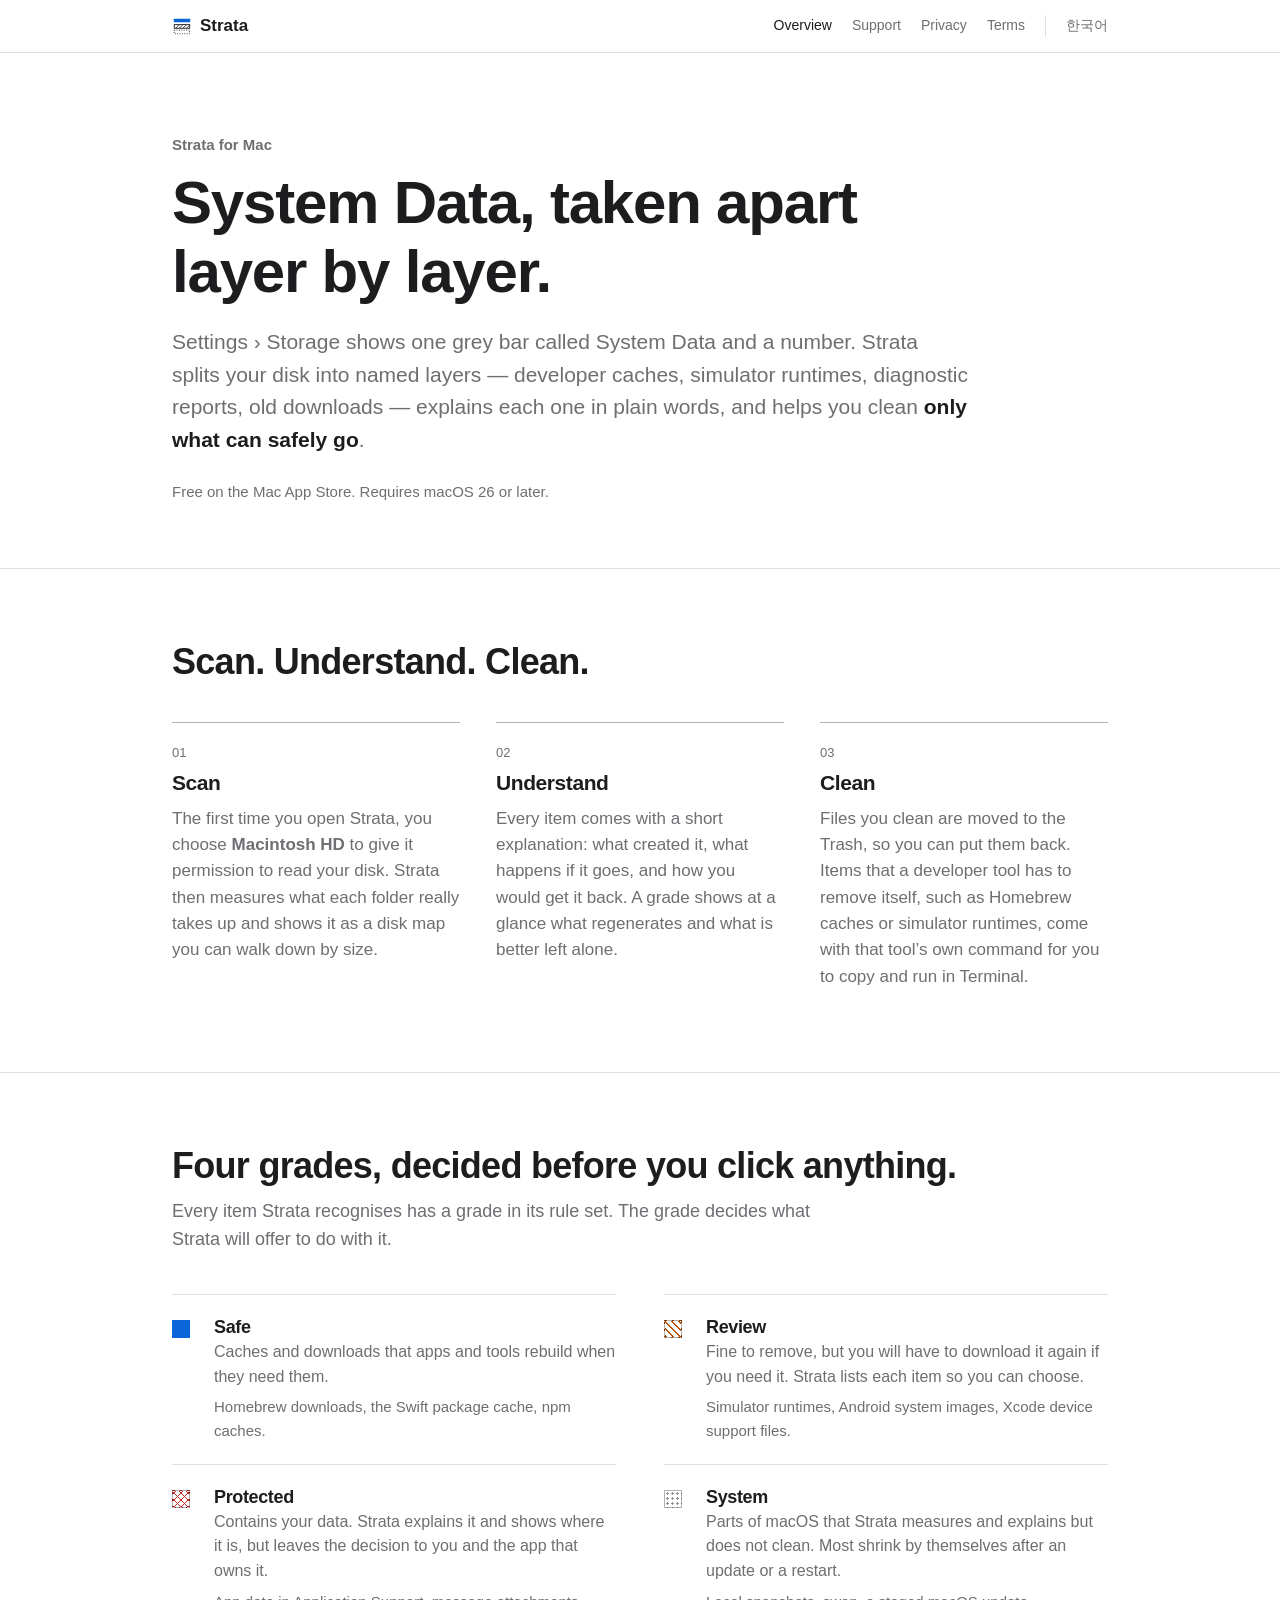
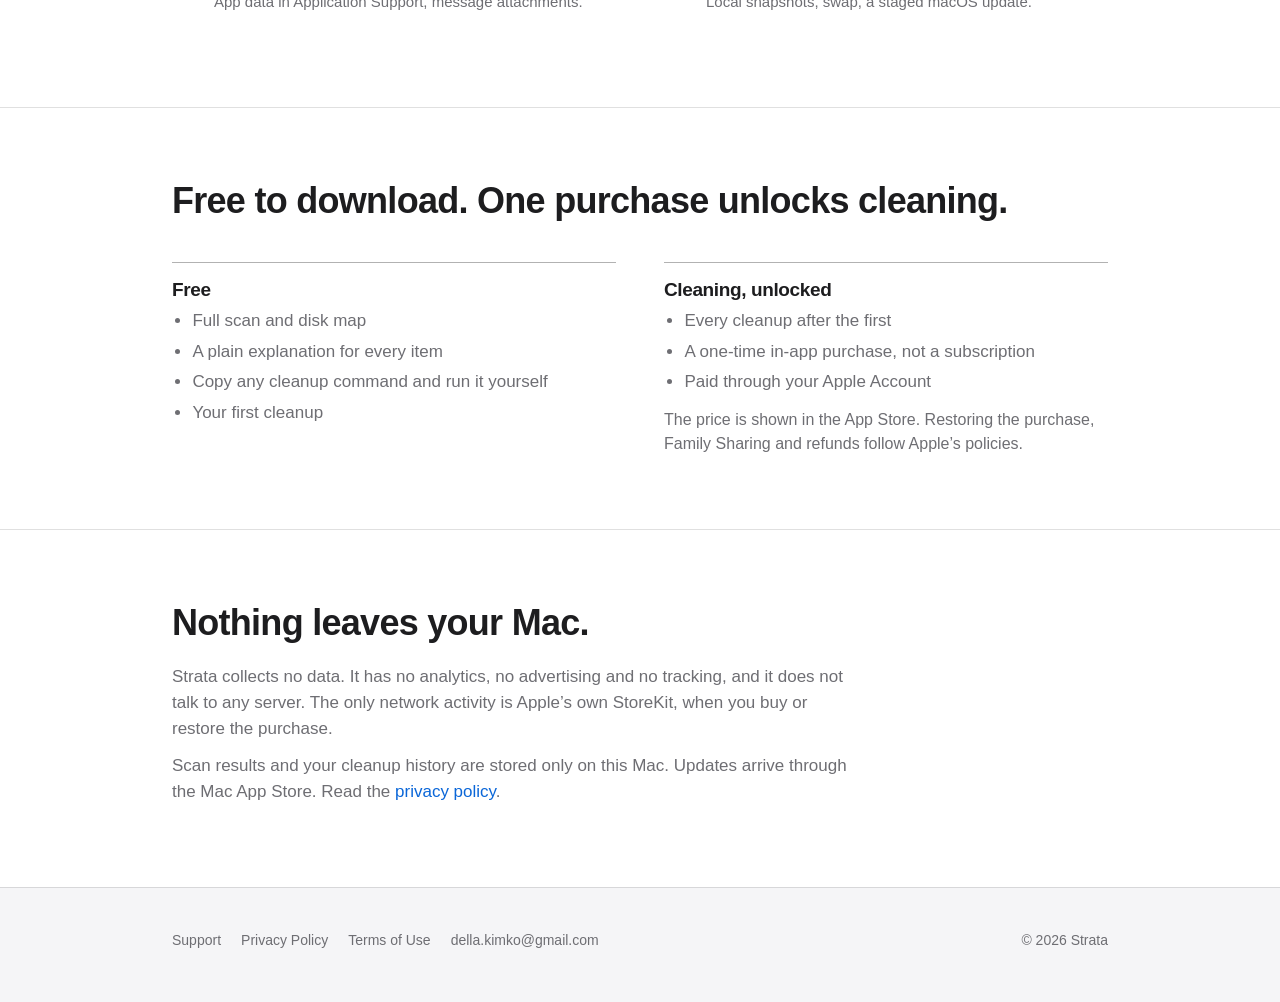
==== index.html @ fab6dc4f "Strata App Store 소개·개인정보·지원·약관 페이지" ====
<!DOCTYPE html>
<html lang="en">
<head>
<meta charset="utf-8">
<meta name="viewport" content="width=device-width, initial-scale=1">
<title>Strata — System Data, layer by layer</title>
<meta name="description" content="Strata explains the System Data on your Mac layer by layer and helps you clean only what is safe.">
<meta name="color-scheme" content="light dark">
<link rel="canonical" href="https://bbdyno.github.io/Strata-Site/">
<link rel="alternate" hreflang="en" href="https://bbdyno.github.io/Strata-Site/">
<link rel="alternate" hreflang="ko" href="https://bbdyno.github.io/Strata-Site/ko/">
<link rel="icon" href="assets/icon.svg" type="image/svg+xml">
<link rel="stylesheet" href="assets/site.css">
</head>
<body>
<a class="skip" href="#main">Skip to content</a>
<header class="site-header">
<div class="wrap">
<a class="brand" href="index.html" aria-label="Strata home"><svg viewBox="0 0 22 22" aria-hidden="true" focusable="false"><rect x="2" y="3" width="18" height="4" rx="0.5" fill="var(--g-safe)"/><rect x="2.5" y="9.5" width="17" height="4" fill="none" stroke="currentColor" stroke-width="1"/><path d="M4 13.5l4-4M8 13.5l4-4M12 13.5l4-4M16 13.5l3.5-3.5" stroke="currentColor" stroke-width="0.9"/><rect x="2.5" y="15.5" width="17" height="4" fill="none" stroke="currentColor" stroke-width="1" stroke-dasharray="1 1.6"/></svg><span>Strata</span></a>
<nav class="nav" aria-label="Main"><a class="nav-home" href="index.html" aria-current="page">Overview</a><a href="support.html">Support</a><a href="privacy.html">Privacy</a><a href="terms.html">Terms</a></nav>
<a class="lang-link" href="ko/index.html" hreflang="ko" lang="ko" aria-label="한국어로 보기">한국어</a>
</div>
</header>
<main id="main">
<section class="hero">
<div class="wrap">
<p class="eyebrow">Strata for Mac</p>
<h1>System Data, taken apart layer by layer.</h1>
<p class="lede">Settings&nbsp;&rsaquo; Storage shows one grey bar called System Data and a number. Strata splits your disk into named layers &mdash; developer caches, simulator runtimes, diagnostic reports, old downloads &mdash; explains each one in plain words, and helps you clean <strong>only what can safely go</strong>.</p>
<p class="meta">Free on the Mac App Store. Requires macOS 26 or later.</p>
</div>
</section>

<section aria-labelledby="how-h">
<div class="wrap">
<h2 class="section-title" id="how-h">Scan. Understand. Clean.</h2>
<ol class="steps">
<li>
<span class="n">01</span>
<h3>Scan</h3>
<p>The first time you open Strata, you choose <strong>Macintosh HD</strong> to give it permission to read your disk. Strata then measures what each folder really takes up and shows it as a disk map you can walk down by size.</p>
</li>
<li>
<span class="n">02</span>
<h3>Understand</h3>
<p>Every item comes with a short explanation: what created it, what happens if it goes, and how you would get it back. A grade shows at a glance what regenerates and what is better left alone.</p>
</li>
<li>
<span class="n">03</span>
<h3>Clean</h3>
<p>Files you clean are moved to the Trash, so you can put them back. Items that a developer tool has to remove itself, such as Homebrew caches or simulator runtimes, come with that tool&rsquo;s own command for you to copy and run in Terminal.</p>
</li>
</ol>
</div>
</section>

<section aria-labelledby="grades-h">
<div class="wrap">
<h2 class="section-title" id="grades-h">Four grades, decided before you click anything.</h2>
<p class="section-intro">Every item Strata recognises has a grade in its rule set. The grade decides what Strata will offer to do with it.</p>
<div class="grades">
<div class="grade"><span class="sw sw-safe" aria-hidden="true"></span><div><h3>Safe</h3><p>Caches and downloads that apps and tools rebuild when they need them.</p><p class="ex">Homebrew downloads, the Swift package cache, npm caches.</p></div></div>
<div class="grade"><span class="sw sw-review" aria-hidden="true"></span><div><h3>Review</h3><p>Fine to remove, but you will have to download it again if you need it. Strata lists each item so you can choose.</p><p class="ex">Simulator runtimes, Android system images, Xcode device support files.</p></div></div>
<div class="grade"><span class="sw sw-protected" aria-hidden="true"></span><div><h3>Protected</h3><p>Contains your data. Strata explains it and shows where it is, but leaves the decision to you and the app that owns it.</p><p class="ex">App data in Application Support, message attachments.</p></div></div>
<div class="grade"><span class="sw sw-system" aria-hidden="true"></span><div><h3>System</h3><p>Parts of macOS that Strata measures and explains but does not clean. Most shrink by themselves after an update or a restart.</p><p class="ex">Local snapshots, swap, a staged macOS update.</p></div></div>
</div>
</div>
</section>

<section aria-labelledby="price-h">
<div class="wrap">
<h2 class="section-title" id="price-h">Free to download. One purchase unlocks cleaning.</h2>
<div class="cols">
<div class="col">
<h3>Free</h3>
<ul>
<li>Full scan and disk map</li>
<li>A plain explanation for every item</li>
<li>Copy any cleanup command and run it yourself</li>
<li>Your first cleanup</li>
</ul>
</div>
<div class="col">
<h3>Cleaning, unlocked</h3>
<ul>
<li>Every cleanup after the first</li>
<li>A one-time in-app purchase, not a subscription</li>
<li>Paid through your Apple Account</li>
</ul>
<p>The price is shown in the App Store. Restoring the purchase, Family Sharing and refunds follow Apple&rsquo;s policies.</p>
</div>
</div>
</div>
</section>

<section aria-labelledby="privacy-h">
<div class="wrap">
<h2 class="section-title" id="privacy-h">Nothing leaves your Mac.</h2>
<div class="plain">
<p>Strata collects no data. It has no analytics, no advertising and no tracking, and it does not talk to any server. The only network activity is Apple&rsquo;s own StoreKit, when you buy or restore the purchase.</p>
<p>Scan results and your cleanup history are stored only on this Mac. Updates arrive through the Mac App Store. Read the <a href="privacy.html">privacy policy</a>.</p>
</div>
</div>
</section>
</main>
<footer class="site-footer">
<div class="wrap">
<nav aria-label="Footer"><a href="support.html">Support</a><a href="privacy.html">Privacy Policy</a><a href="terms.html">Terms of Use</a><a href="mailto:della.kimko@gmail.com">della.kimko@gmail.com</a></nav>
<p class="copy">&copy; 2026 Strata</p>
</div>
</footer>
</body>
</html>
---- assets/site.css ----
/* Strata — App Store site. One stylesheet, no build step. */

:root {
  color-scheme: light dark;
  --bg: #ffffff;
  --bg-alt: #f5f5f7;
  --bg-code: #f2f2f4;
  --text: #1d1d1f;
  --text-2: #6e6e73;
  --rule: rgba(0, 0, 0, 0.12);
  --rule-strong: rgba(0, 0, 0, 0.3);
  --accent: #0a66d8;
  --header-bg: rgba(255, 255, 255, 0.94);
  --g-safe: #0a66d8;
  --g-review: #b8520a;
  --g-protected: #c4271f;
  --g-system: #8e8e93;
  --focus: 0 0 0 3px rgba(10, 102, 216, 0.45);
  --max: 980px;
  --gutter: 22px;
  --font: -apple-system, BlinkMacSystemFont, "SF Pro Text", "Apple SD Gothic Neo", "Helvetica Neue", "Noto Sans KR", "Malgun Gothic", Arial, sans-serif;
  --mono: ui-monospace, "SF Mono", SFMono-Regular, Menlo, Consolas, monospace;
}

@media (prefers-color-scheme: dark) {
  :root {
    --bg: #161618;
    --bg-alt: #1e1e21;
    --bg-code: #242428;
    --text: #f5f5f7;
    --text-2: #a1a1a6;
    --rule: rgba(255, 255, 255, 0.14);
    --rule-strong: rgba(255, 255, 255, 0.34);
    --accent: #3d9bff;
    --header-bg: rgba(22, 22, 24, 0.94);
    --g-safe: #3d9bff;
    --g-review: #ff9f0a;
    --g-protected: #ff6961;
    --g-system: #98989d;
    --focus: 0 0 0 3px rgba(61, 155, 255, 0.55);
  }
}

*, *::before, *::after { box-sizing: border-box; }
html { -webkit-text-size-adjust: 100%; text-size-adjust: 100%; scroll-padding-top: 72px; }

body {
  margin: 0;
  background: var(--bg);
  color: var(--text);
  font-family: var(--font);
  font-size: 17px;
  line-height: 1.55;
  -webkit-font-smoothing: antialiased;
  overflow-wrap: break-word;
}
body:lang(ko) { word-break: keep-all; line-height: 1.7; }

svg { display: block; }
a { color: var(--accent); text-decoration: none; }
a:hover { text-decoration: underline; text-underline-offset: 0.18em; }
:focus-visible { outline: none; box-shadow: var(--focus); border-radius: 6px; }

code, kbd { font-family: var(--mono); font-size: 0.88em; }
code { background: var(--bg-code); padding: 0.1em 0.38em; border-radius: 5px; }
kbd { border: 1px solid var(--rule-strong); border-radius: 4px; padding: 0 0.3em; }

.skip { position: absolute; left: 12px; top: -48px; z-index: 100; background: var(--bg); color: var(--accent); padding: 8px 14px; border-radius: 8px; }
.skip:focus { top: 12px; }

.wrap { max-width: var(--max); margin: 0 auto; padding: 0 var(--gutter); }
.wrap-narrow { max-width: 720px; margin: 0 auto; padding: 0 var(--gutter); }

/* Header */
.site-header {
  position: sticky; top: 0; z-index: 50;
  background: var(--header-bg);
  -webkit-backdrop-filter: saturate(180%) blur(20px);
  backdrop-filter: saturate(180%) blur(20px);
  border-bottom: 1px solid var(--rule);
}
.site-header .wrap { display: flex; align-items: center; gap: 20px; height: 52px; }
.brand { display: inline-flex; align-items: center; gap: 8px; color: var(--text); font-weight: 600; font-size: 17px; }
.brand:hover { text-decoration: none; }
.brand svg { width: 20px; height: 20px; }
.nav { display: flex; gap: 20px; margin-left: auto; font-size: 14px; }
.nav a { color: var(--text-2); }
.nav a:hover, .nav a[aria-current="page"] { color: var(--text); text-decoration: none; }
.lang-link { font-size: 14px; color: var(--text-2); padding-left: 20px; border-left: 1px solid var(--rule); }
@media (max-width: 640px) {
  .nav { gap: 14px; }
  .nav .nav-home { display: none; }
  .lang-link { padding-left: 14px; }
}

/* Type */
h1, h2, h3 { margin: 0; font-weight: 700; letter-spacing: -0.02em; line-height: 1.15; }
:lang(ko) h1, :lang(ko) h2, :lang(ko) h3 { letter-spacing: -0.03em; line-height: 1.3; }

/* Home */
section { padding: 72px 0; }
section + section { border-top: 1px solid var(--rule); }
@media (max-width: 640px) { section { padding: 52px 0; } }

.hero { padding: 80px 0 64px; }
.hero .eyebrow { font-size: 15px; font-weight: 600; color: var(--text-2); margin: 0 0 12px; }
.hero h1 { font-size: clamp(36px, 6vw, 60px); max-width: 13em; }
.hero .lede { font-size: clamp(18px, 2.2vw, 21px); color: var(--text-2); margin: 20px 0 0; max-width: 38em; }
.hero .lede strong { color: var(--text); font-weight: 600; }
.hero .meta { font-size: 15px; color: var(--text-2); margin: 24px 0 0; }

.section-title { font-size: clamp(26px, 3.6vw, 36px); }
.section-intro { font-size: 18px; color: var(--text-2); margin: 12px 0 0; max-width: 38em; }

.steps { list-style: none; padding: 0; margin: 40px 0 0; display: grid; grid-template-columns: repeat(3, minmax(0, 1fr)); gap: 0 36px; }
.steps li { border-top: 1px solid var(--rule-strong); padding-top: 16px; }
.steps .n { font-size: 13px; color: var(--text-2); font-variant-numeric: tabular-nums; }
.steps h3 { font-size: 21px; margin: 6px 0 10px; }
.steps p { margin: 0 0 10px; color: var(--text-2); }
@media (max-width: 760px) { .steps { grid-template-columns: 1fr; gap: 28px; } }

.grades { margin: 40px 0 0; display: grid; grid-template-columns: repeat(2, minmax(0, 1fr)); gap: 0 48px; }
.grade { display: grid; grid-template-columns: 28px 1fr; gap: 0 14px; padding: 22px 0; border-top: 1px solid var(--rule); }
.grade h3 { font-size: 18px; margin: 0 0 2px; }
.grade p { margin: 0; color: var(--text-2); font-size: 16px; }
.grade .ex { margin-top: 6px; font-size: 15px; }
.sw { width: 18px; height: 18px; margin-top: 3px; border: 1px solid var(--rule-strong); }
.sw-safe { background: var(--g-safe); border-color: var(--g-safe); }
.sw-review { background: repeating-linear-gradient(45deg, var(--g-review) 0 1.5px, transparent 1.5px 5px); }
.sw-protected { background: repeating-linear-gradient(45deg, var(--g-protected) 0 1px, transparent 1px 5px), repeating-linear-gradient(-45deg, var(--g-protected) 0 1px, transparent 1px 5px); }
.sw-system { background: radial-gradient(circle, var(--g-system) 1px, transparent 1.2px) 0 0 / 5px 5px; }
@media (max-width: 760px) { .grades { grid-template-columns: 1fr; } }

.cols { margin: 40px 0 0; display: grid; grid-template-columns: repeat(2, minmax(0, 1fr)); gap: 0 48px; }
.col { border-top: 1px solid var(--rule-strong); padding-top: 16px; }
.col h3 { font-size: 19px; margin: 0 0 8px; }
.col ul { margin: 0; padding-left: 1.2em; color: var(--text-2); }
.col li { margin: 4px 0; }
.col p { color: var(--text-2); margin: 12px 0 0; font-size: 16px; }
@media (max-width: 760px) { .cols { grid-template-columns: 1fr; gap: 28px; } }

.plain { margin: 20px 0 0; max-width: 40em; color: var(--text-2); }
.plain p { margin: 0 0 10px; }

/* Documents */
.doc { padding: 64px 0 88px; }
.doc h1 { font-size: clamp(32px, 5vw, 44px); }
.doc .updated { color: var(--text-2); font-size: 15px; margin: 10px 0 0; }
.doc .lead { font-size: 19px; color: var(--text-2); margin: 20px 0 0; }
.doc h2 { font-size: 22px; margin: 44px 0 10px; letter-spacing: -0.01em; }
.doc h3 { font-size: 18px; margin: 26px 0 8px; }
.doc ul, .doc ol { padding-left: 1.25em; }
.doc li { margin: 6px 0; }
.doc .box { border: 1px solid var(--rule); border-radius: 12px; padding: 18px 22px; margin: 28px 0 0; background: var(--bg-alt); }
.doc .box p { margin: 0 0 8px; }
.doc .box p:last-child { margin-bottom: 0; }

.faq { margin: 16px 0 0; border-bottom: 1px solid var(--rule); }
.faq details { border-top: 1px solid var(--rule); }
.faq summary { list-style: none; cursor: pointer; padding: 16px 28px 16px 0; font-weight: 600; position: relative; }
.faq summary::-webkit-details-marker { display: none; }
.faq summary::after {
  content: ""; position: absolute; right: 6px; top: 50%; width: 7px; height: 7px; margin-top: -6px;
  border-right: 1.5px solid var(--text-2); border-bottom: 1.5px solid var(--text-2); transform: rotate(45deg);
}
.faq details[open] summary::after { transform: rotate(-135deg); margin-top: -2px; }
.faq .a { padding: 0 0 18px; color: var(--text-2); }
.faq .a p { margin: 0 0 10px; }
.faq .a ol, .faq .a ul { margin: 0 0 10px; }

/* Footer */
.site-footer { border-top: 1px solid var(--rule); background: var(--bg-alt); padding: 28px 0 36px; font-size: 14px; color: var(--text-2); }
.site-footer .wrap { display: flex; flex-wrap: wrap; gap: 10px 24px; align-items: baseline; }
.site-footer nav { display: flex; flex-wrap: wrap; gap: 8px 20px; }
.site-footer a { color: var(--text-2); }
.site-footer a:hover { color: var(--text); }
.site-footer .copy { margin-left: auto; }
@media (max-width: 640px) { .site-footer .copy { margin-left: 0; width: 100%; } }
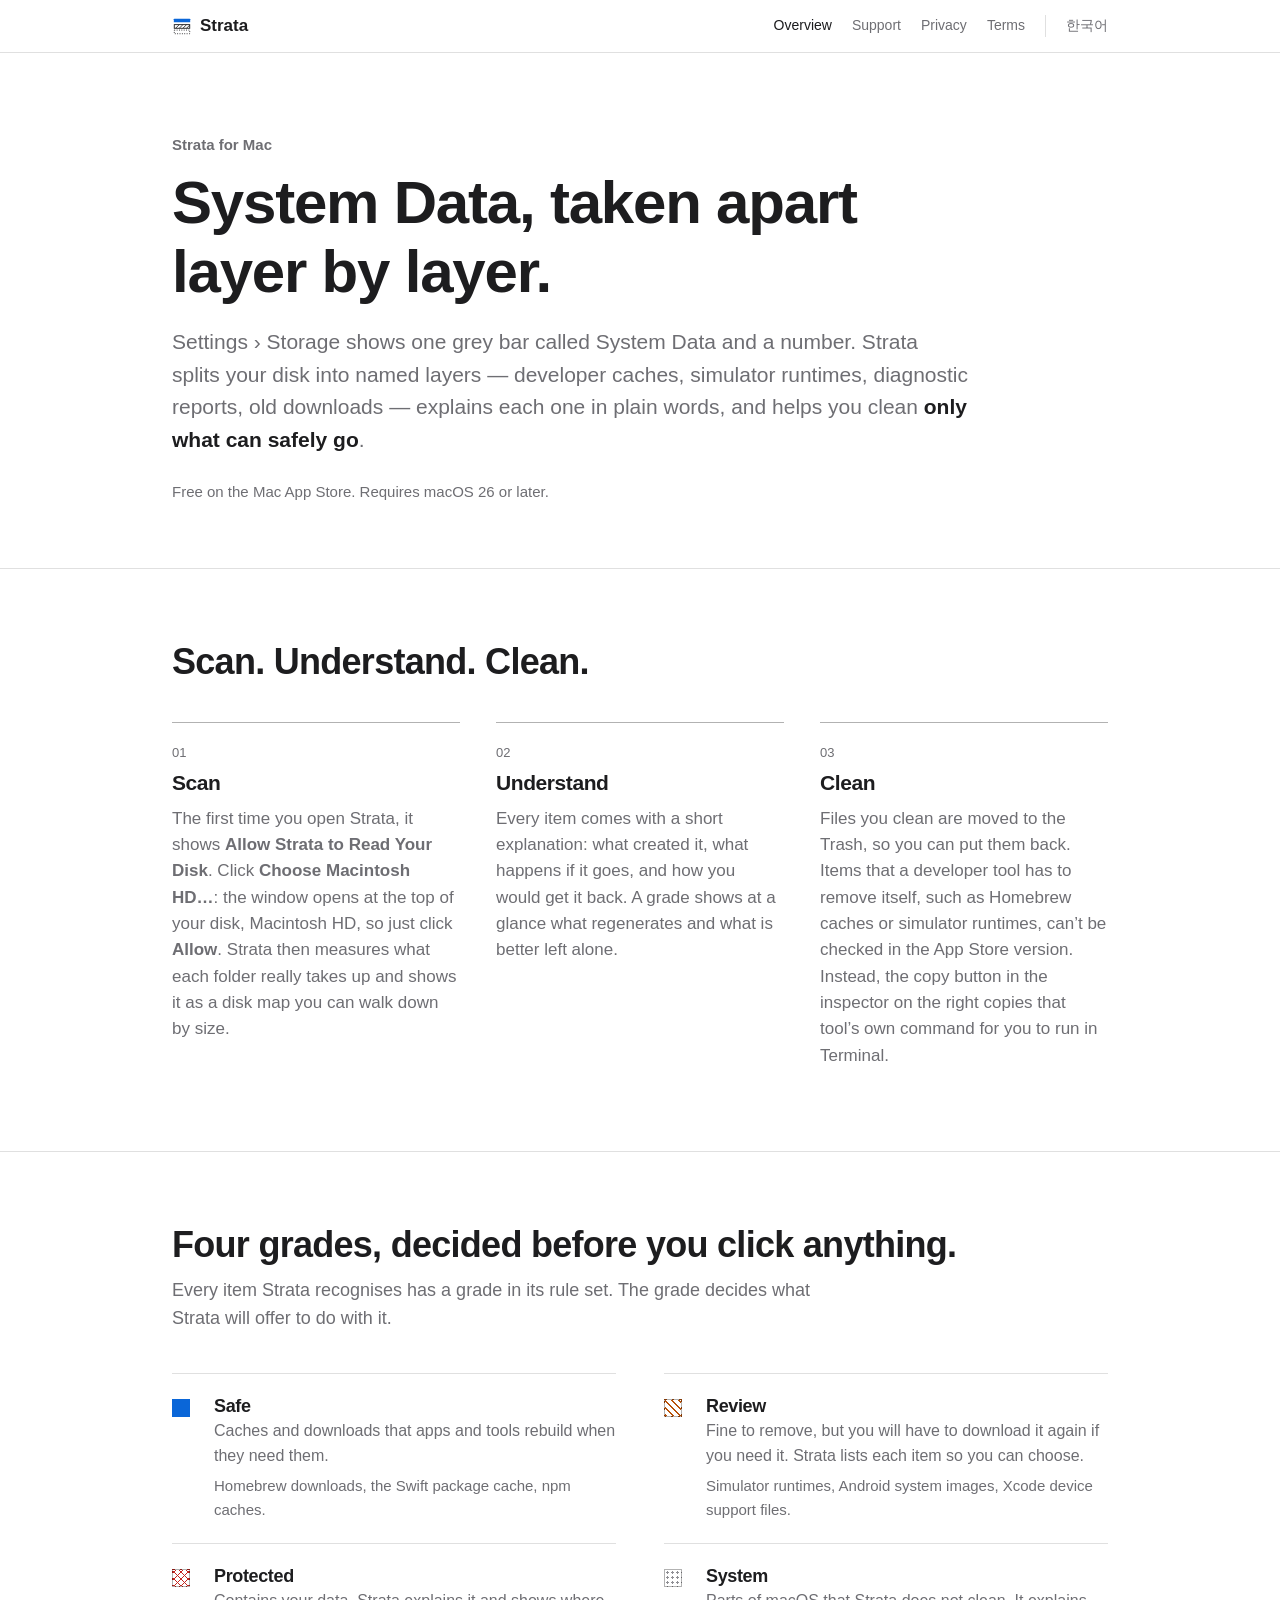
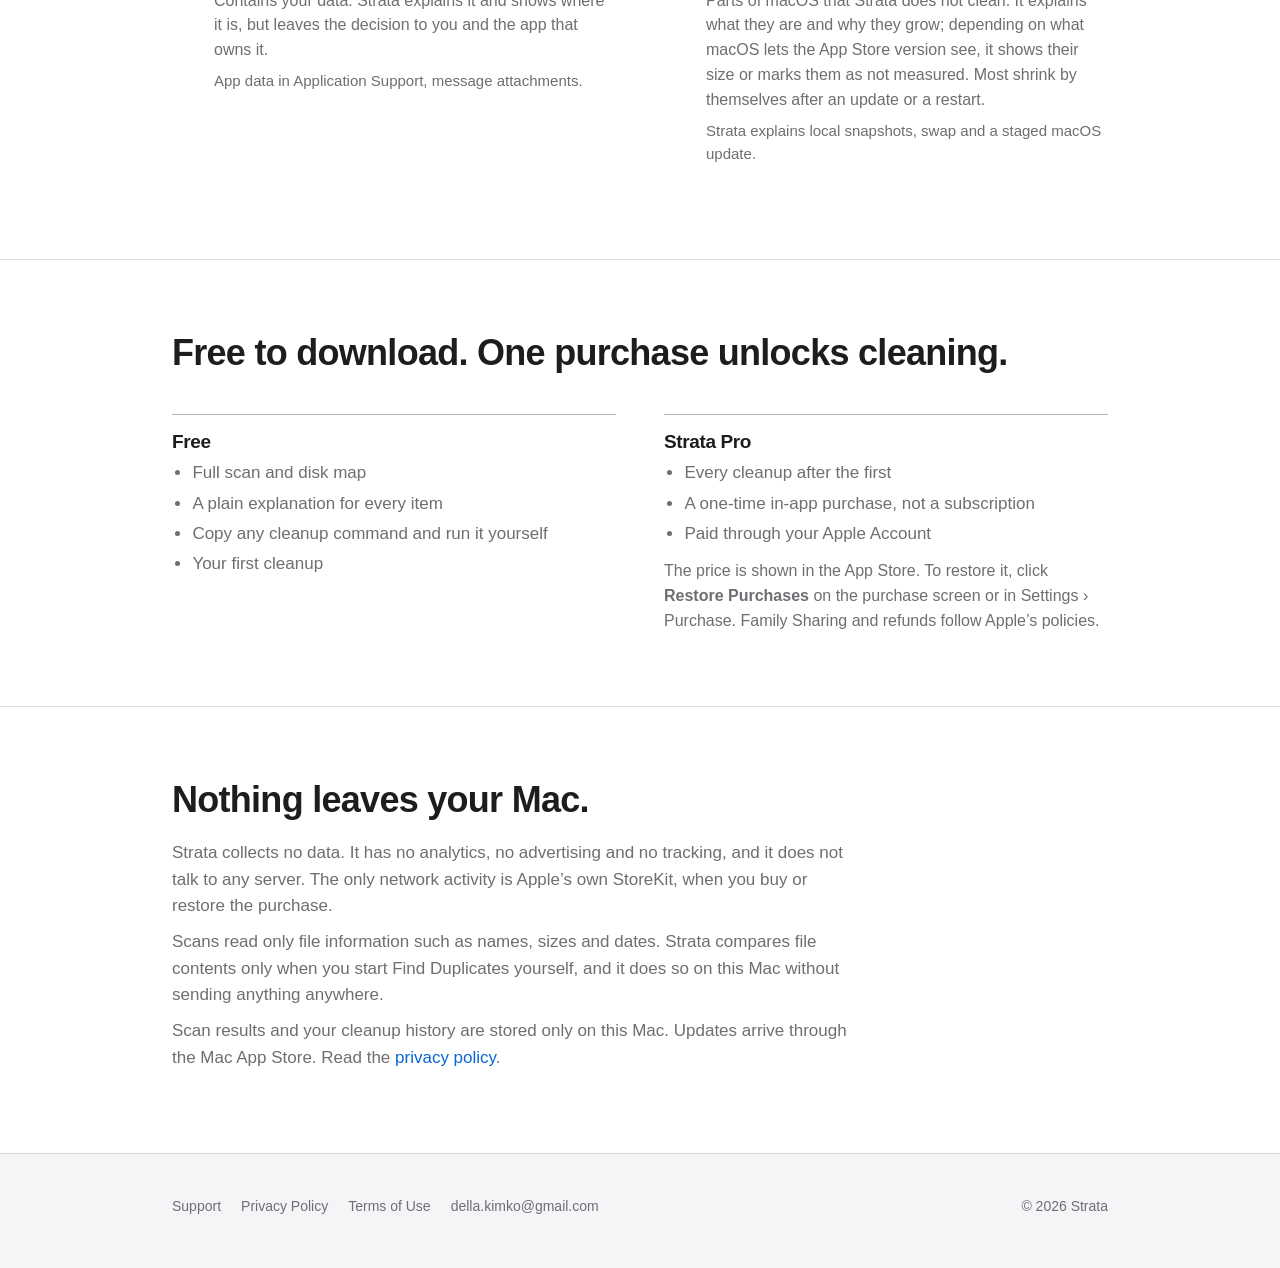
==== commit e97e763f: "앱스토어판 실제 화면에 맞게 권한·구입·명령 안내와 파일 읽기 범위 문구 수정" ====
--- a/index.html
+++ b/index.html
@@ -38,7 +38,7 @@
 <li>
 <span class="n">01</span>
 <h3>Scan</h3>
-<p>The first time you open Strata, you choose <strong>Macintosh HD</strong> to give it permission to read your disk. Strata then measures what each folder really takes up and shows it as a disk map you can walk down by size.</p>
+<p>The first time you open Strata, it shows <strong>Allow Strata to Read Your Disk</strong>. Click <strong>Choose Macintosh HD&hellip;</strong>: the window opens at the top of your disk, Macintosh HD, so just click <strong>Allow</strong>. Strata then measures what each folder really takes up and shows it as a disk map you can walk down by size.</p>
 </li>
 <li>
 <span class="n">02</span>
@@ -48,7 +48,7 @@
 <li>
 <span class="n">03</span>
 <h3>Clean</h3>
-<p>Files you clean are moved to the Trash, so you can put them back. Items that a developer tool has to remove itself, such as Homebrew caches or simulator runtimes, come with that tool&rsquo;s own command for you to copy and run in Terminal.</p>
+<p>Files you clean are moved to the Trash, so you can put them back. Items that a developer tool has to remove itself, such as Homebrew caches or simulator runtimes, can&rsquo;t be checked in the App Store version. Instead, the copy button in the inspector on the right copies that tool&rsquo;s own command for you to run in Terminal.</p>
 </li>
 </ol>
 </div>
@@ -62,7 +62,7 @@
 <div class="grade"><span class="sw sw-safe" aria-hidden="true"></span><div><h3>Safe</h3><p>Caches and downloads that apps and tools rebuild when they need them.</p><p class="ex">Homebrew downloads, the Swift package cache, npm caches.</p></div></div>
 <div class="grade"><span class="sw sw-review" aria-hidden="true"></span><div><h3>Review</h3><p>Fine to remove, but you will have to download it again if you need it. Strata lists each item so you can choose.</p><p class="ex">Simulator runtimes, Android system images, Xcode device support files.</p></div></div>
 <div class="grade"><span class="sw sw-protected" aria-hidden="true"></span><div><h3>Protected</h3><p>Contains your data. Strata explains it and shows where it is, but leaves the decision to you and the app that owns it.</p><p class="ex">App data in Application Support, message attachments.</p></div></div>
-<div class="grade"><span class="sw sw-system" aria-hidden="true"></span><div><h3>System</h3><p>Parts of macOS that Strata measures and explains but does not clean. Most shrink by themselves after an update or a restart.</p><p class="ex">Local snapshots, swap, a staged macOS update.</p></div></div>
+<div class="grade"><span class="sw sw-system" aria-hidden="true"></span><div><h3>System</h3><p>Parts of macOS that Strata does not clean. It explains what they are and why they grow; depending on what macOS lets the App Store version see, it shows their size or marks them as not measured. Most shrink by themselves after an update or a restart.</p><p class="ex">Strata explains local snapshots, swap and a staged macOS update.</p></div></div>
 </div>
 </div>
 </section>
@@ -81,13 +81,13 @@
 </ul>
 </div>
 <div class="col">
-<h3>Cleaning, unlocked</h3>
+<h3>Strata Pro</h3>
 <ul>
 <li>Every cleanup after the first</li>
 <li>A one-time in-app purchase, not a subscription</li>
 <li>Paid through your Apple Account</li>
 </ul>
-<p>The price is shown in the App Store. Restoring the purchase, Family Sharing and refunds follow Apple&rsquo;s policies.</p>
+<p>The price is shown in the App Store. To restore it, click <strong>Restore Purchases</strong> on the purchase screen or in Settings&nbsp;&rsaquo; Purchase. Family Sharing and refunds follow Apple&rsquo;s policies.</p>
 </div>
 </div>
 </div>
@@ -98,6 +98,7 @@
 <h2 class="section-title" id="privacy-h">Nothing leaves your Mac.</h2>
 <div class="plain">
 <p>Strata collects no data. It has no analytics, no advertising and no tracking, and it does not talk to any server. The only network activity is Apple&rsquo;s own StoreKit, when you buy or restore the purchase.</p>
+<p>Scans read only file information such as names, sizes and dates. Strata compares file contents only when you start Find Duplicates yourself, and it does so on this Mac without sending anything anywhere.</p>
 <p>Scan results and your cleanup history are stored only on this Mac. Updates arrive through the Mac App Store. Read the <a href="privacy.html">privacy policy</a>.</p>
 </div>
 </div>
